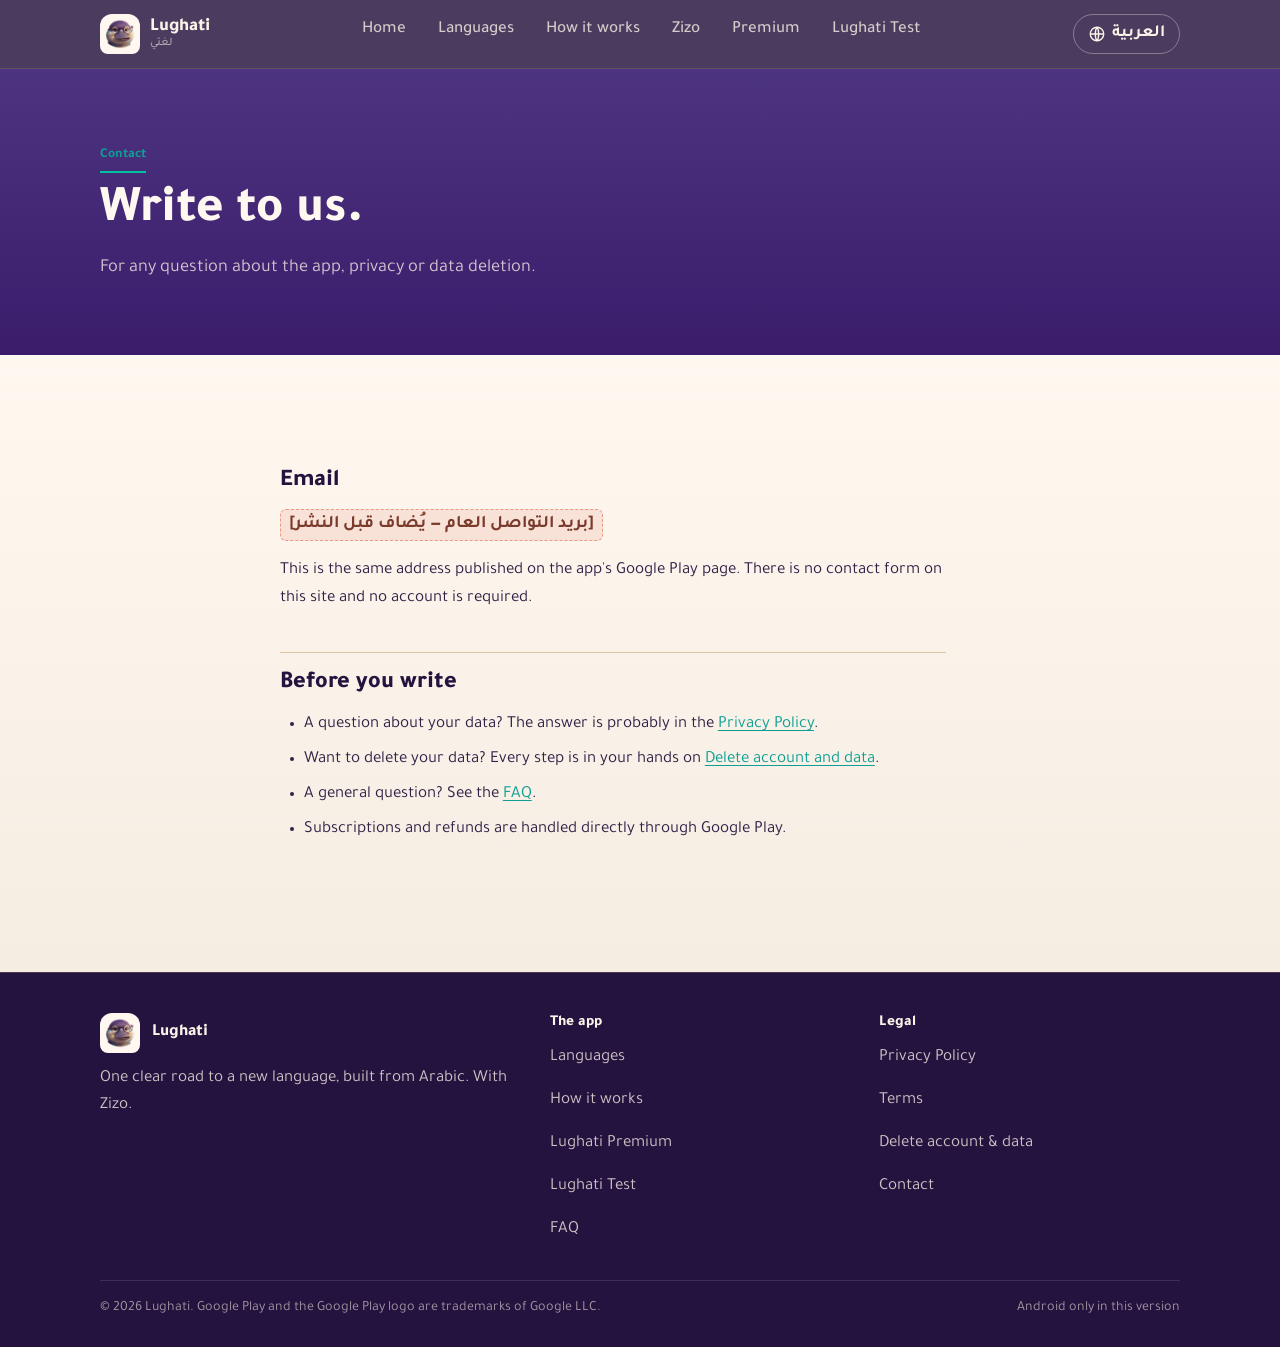
==== contact.html @ afdfd9a2 "Lughati website: static bilingual site for GitHub Pages Home, privacy policy, delete-account, langua" ====
<!DOCTYPE html>
<html lang="ar" dir="rtl" data-lang="ar" class="no-js">
<head>
<meta charset="utf-8">
<meta name="viewport" content="width=device-width, initial-scale=1">
<title data-ar="التواصل — لغتي" data-en="Contact — Lughati">التواصل — لغتي</title>
<meta name="description" data-ar="تواصل مع فريق لغتي لأي سؤال عن التطبيق أو الخصوصية أو حذف البيانات." data-en="Contact Lughati for any question about the app, privacy or data deletion." content="تواصل مع فريق لغتي لأي سؤال عن التطبيق أو الخصوصية أو حذف البيانات.">
<meta property="og:type" content="website">
<meta property="og:title" content="التواصل · Contact — Lughati">
<meta property="og:description" content="Write to us.">
<meta property="og:image" content="assets/images/og-feature-1024x500.png">
<meta property="og:image:width" content="1024">
<meta property="og:image:height" content="500">
<meta name="twitter:card" content="summary_large_image">
<meta name="theme-color" content="#3A1C6B">
<link rel="icon" type="image/png" sizes="32x32" href="assets/images/icon-32.png">
<link rel="icon" type="image/png" sizes="192x192" href="assets/images/icon-192.png">
<link rel="apple-touch-icon" href="assets/images/icon-180.png">
<link rel="preconnect" href="https://fonts.googleapis.com">
<link rel="preconnect" href="https://fonts.gstatic.com" crossorigin>
<link href="https://fonts.googleapis.com/css2?family=Tajawal:wght@400;500;700;800&display=swap" rel="stylesheet">
<link rel="stylesheet" href="assets/css/lughati.css">
<script src="assets/js/site-config.js"></script>
</head>
<body>
<a class="skip-link" href="#main"><span data-lang="ar">تخطَّ إلى المحتوى</span><span data-lang="en">Skip to content</span></a>

<header class="site-header">
  <div class="container nav">
    <a class="brand" href="index.html">
      <img src="assets/images/icon-192.png" alt="" width="40" height="40">
      <span class="brand-word">
        <span data-lang="ar">لغتي</span><span data-lang="en">Lughati</span>
        <small data-lang="ar" lang="en">Lughati</small><small data-lang="en" lang="ar">لغتي</small>
      </span>
    </a>
    <nav aria-label="Main">
      <ul class="nav-links">
        <li><a href="index.html"><span data-lang="ar">الرئيسية</span><span data-lang="en">Home</span></a></li>
        <li><a href="languages.html"><span data-lang="ar">اللغات</span><span data-lang="en">Languages</span></a></li>
        <li><a href="how-it-works.html"><span data-lang="ar">كيف يعمل</span><span data-lang="en">How it works</span></a></li>
        <li><a href="zizo.html"><span data-lang="ar">زيزو</span><span data-lang="en">Zizo</span></a></li>
        <li><a href="premium.html"><span data-lang="ar">بريميوم</span><span data-lang="en">Premium</span></a></li>
        <li><a href="test.html"><span data-lang="ar">لغتي Test</span><span data-lang="en">Lughati Test</span></a></li>
      </ul>
    </nav>
    <div class="nav-tools">
      <button type="button" class="lang-switch" data-lang-switch aria-label="Switch to English" lang="en">
        <svg viewBox="0 0 24 24" aria-hidden="true"><circle cx="12" cy="12" r="9"/><path d="M3 12h18M12 3c3 3.5 3 14.5 0 18M12 3c-3 3.5-3 14.5 0 18"/></svg>
        <span data-lang-label>English</span>
      </button>
      <button type="button" class="nav-toggle" aria-expanded="false" aria-controls="nav-drawer" aria-label="Menu">
        <svg class="icon-menu" viewBox="0 0 24 24" aria-hidden="true"><path d="M4 7h16M4 12h16M4 17h16"/></svg>
        <svg class="icon-close" viewBox="0 0 24 24" aria-hidden="true"><path d="M6 6l12 12M18 6L6 18"/></svg>
      </button>
    </div>
  </div>
  <div id="nav-drawer" class="nav-drawer container">
    <ul>
      <li><a href="index.html"><span data-lang="ar">الرئيسية</span><span data-lang="en">Home</span></a></li>
      <li><a href="languages.html"><span data-lang="ar">اللغات</span><span data-lang="en">Languages</span></a></li>
      <li><a href="how-it-works.html"><span data-lang="ar">كيف يعمل</span><span data-lang="en">How it works</span></a></li>
      <li><a href="zizo.html"><span data-lang="ar">زيزو</span><span data-lang="en">Zizo</span></a></li>
      <li><a href="premium.html"><span data-lang="ar">بريميوم</span><span data-lang="en">Premium</span></a></li>
      <li><a href="test.html"><span data-lang="ar">لغتي Test</span><span data-lang="en">Lughati Test</span></a></li>
    </ul>
  </div>
</header>

<main id="main">

<section class="doc-hero">
  <div class="container">
    <span class="eyebrow"><span data-lang="ar">التواصل</span><span data-lang="en">Contact</span></span>
    <h1><span data-lang="ar">راسلنا.</span><span data-lang="en">Write to us.</span></h1>
    <p class="lede"><span data-lang="ar">لأي سؤال عن التطبيق أو الخصوصية أو حذف البيانات.</span><span data-lang="en">For any question about the app, privacy or data deletion.</span></p>
  </div>
</section>

<section class="section section--cream">
  <div class="container container--narrow">
    <div class="doc-body reveal">
      <h2><span data-lang="ar">البريد الإلكتروني</span><span data-lang="en">Email</span></h2>
      <p style="font-size:1.2rem"><span class="todo" data-contact-email>[بريد التواصل العام — يُضاف قبل النشر]</span></p>
      <p><span data-lang="ar">هذا هو البريد نفسه المنشور في صفحة التطبيق على Google Play. لا يوجد نموذج تواصل على هذا الموقع ولا حساب مطلوب.</span><span data-lang="en">This is the same address published on the app's Google Play page. There is no contact form on this site and no account is required.</span></p>
      <h2><span data-lang="ar">قبل أن تراسلنا</span><span data-lang="en">Before you write</span></h2>
      <ul>
        <li><span data-lang="ar">سؤال عن بياناتك؟ الإجابة غالبًا في <a href="privacy-policy.html">سياسة الخصوصية</a>.</span><span data-lang="en">A question about your data? The answer is probably in the <a href="privacy-policy.html">Privacy Policy</a>.</span></li>
        <li><span data-lang="ar">تريد حذف بياناتك؟ الخطوات كلها بيدك في <a href="delete-account.html">حذف الحساب والبيانات</a>.</span><span data-lang="en">Want to delete your data? Every step is in your hands on <a href="delete-account.html">Delete account and data</a>.</span></li>
        <li><span data-lang="ar">سؤال عام؟ راجع <a href="faq.html">الأسئلة الشائعة</a>.</span><span data-lang="en">A general question? See the <a href="faq.html">FAQ</a>.</span></li>
        <li><span data-lang="ar">الاشتراكات والاسترداد تُدار من Google Play مباشرة.</span><span data-lang="en">Subscriptions and refunds are handled directly through Google Play.</span></li>
      </ul>
    </div>
  </div>
</section>
</main>

<footer class="site-footer">
  <div class="container">
    <div class="footer-grid">
      <div>
        <div class="footer-brand"><img src="assets/images/icon-192.png" alt="" width="40" height="40"><span><span data-lang="ar">لغتي</span><span data-lang="en">Lughati</span></span></div>
        <p data-lang="ar">طريق واحد واضح لتعلّم لغة جديدة من العربية. وزيزو معك.</p>
        <p data-lang="en">One clear road to a new language, built from Arabic. With Zizo.</p>
      </div>
      <div>
        <h4><span data-lang="ar">التطبيق</span><span data-lang="en">The app</span></h4>
        <ul>
          <li><a href="languages.html"><span data-lang="ar">اللغات</span><span data-lang="en">Languages</span></a></li>
          <li><a href="how-it-works.html"><span data-lang="ar">كيف يعمل</span><span data-lang="en">How it works</span></a></li>
          <li><a href="premium.html"><span data-lang="ar">لغتي بريميوم</span><span data-lang="en">Lughati Premium</span></a></li>
          <li><a href="test.html"><span data-lang="ar">لغتي Test</span><span data-lang="en">Lughati Test</span></a></li>
          <li><a href="faq.html"><span data-lang="ar">الأسئلة الشائعة</span><span data-lang="en">FAQ</span></a></li>
        </ul>
      </div>
      <div>
        <h4><span data-lang="ar">قانوني</span><span data-lang="en">Legal</span></h4>
        <ul>
          <li><a href="privacy-policy.html"><span data-lang="ar">سياسة الخصوصية</span><span data-lang="en">Privacy Policy</span></a></li>
          <li><a href="terms.html"><span data-lang="ar">الشروط</span><span data-lang="en">Terms</span></a></li>
          <li><a href="delete-account.html"><span data-lang="ar">حذف الحساب والبيانات</span><span data-lang="en">Delete account &amp; data</span></a></li>
          <li><a href="contact.html" aria-current="page"><span data-lang="ar">التواصل</span><span data-lang="en">Contact</span></a></li>
        </ul>
      </div>
    </div>
    <div class="footer-bottom">
      <span data-lang="ar">© 2026 لغتي. Google Play وشعاره علامتان تجاريتان لشركة Google LLC.</span>
      <span data-lang="en">© 2026 Lughati. Google Play and the Google Play logo are trademarks of Google LLC.</span>
      <span><span data-lang="ar">Android فقط في هذا الإصدار</span><span data-lang="en">Android only in this version</span></span>
    </div>
  </div>
</footer>

<script src="assets/js/lughati.js"></script>
</body>
</html>
---- assets/css/lughati.css ----
/* ============================================================
   Lughati — official website stylesheet
   Source of truth for tokens: app/src/main/java/.../ui/theme/Palette.kt
   and marketing/brand/BRAND_GUIDE.md. No colours outside the palette.
   ============================================================ */

/* ---------- Tokens ---------- */
:root {
  --royal: #3A1C6B;        /* dominant */
  --royal-deep: #24123F;
  --sky: #4D3480;
  --floor: #351D5C;
  --scene-near: #4C3B7C;
  --lavender-glow: rgba(201, 176, 245, .30);

  --turquoise: #00C2A3;    /* secondary: interaction */
  --turquoise-light: #6FDDD2;
  --turquoise-ink: #0E9F94; /* turquoise readable on cream */

  --gold: #C8A06D;         /* accent: rationed */
  --seal: #EFC468;         /* earned light */
  --hairline-gold: rgba(200, 160, 109, .55);

  --cream: #FFF8F0;        /* contrast */
  --cream-deep: #F5EDE2;
  --on-scene: #FBF4E8;
  --cream-muted: rgba(251, 244, 232, .78);
  --cream-faint: rgba(251, 244, 232, .58);

  --ember: #E8907B;        /* attention only — never red */

  --ink: #24123F;          /* text on cream */
  --ink-soft: #4C3B7C;
  --ink-muted: #6E5A98;

  --shadow-soft: 0 18px 40px rgba(15, 11, 22, .28);
  --shadow-zizo: drop-shadow(0 18px 26px rgba(15, 11, 22, .45));

  /* Arch: rounder above than below — the shape signature */
  --arch-lg: 28px 28px 16px 16px;
  --arch-md: 20px 20px 12px 12px;
  --arch-sm: 12px 12px 8px 8px;
  --pill: 999px;

  --font: 'Tajawal', 'Segoe UI', Tahoma, system-ui, sans-serif;

  --space-1: 4px; --space-2: 8px; --space-3: 12px; --space-4: 16px;
  --space-5: 20px; --space-6: 28px; --space-7: 40px; --space-8: 64px; --space-9: 96px;
  --gutter: 20px;
  --container: 1120px;
  --narrow: 760px;

  --ease-enter: cubic-bezier(.16, 1, .3, 1);
  --ease-exit: cubic-bezier(.7, 0, .84, 0);
  --t-quick: 180ms; --t-standard: 260ms; --t-entrance: 420ms;
}

/* ---------- Reset & base ---------- */
*, *::before, *::after { box-sizing: border-box; }
html { -webkit-text-size-adjust: 100%; scroll-behavior: smooth; }
body {
  margin: 0;
  font-family: var(--font);
  font-size: 17px;
  line-height: 1.6;
  color: var(--ink);
  background: var(--cream);
  letter-spacing: 0;
  overflow-x: hidden;
}
img, svg { display: block; max-width: 100%; height: auto; }
a { color: inherit; text-decoration: none; }
a:hover { text-decoration: none; }
button { font: inherit; cursor: pointer; }
h1, h2, h3, h4 { line-height: 1.25; margin: 0 0 var(--space-3); font-weight: 800; }
h1 { font-size: clamp(2rem, 5vw, 3.25rem); }
h2 { font-size: clamp(1.6rem, 3.6vw, 2.4rem); }
h3 { font-size: 1.25rem; font-weight: 700; }
p { margin: 0 0 var(--space-4); }
p:last-child { margin-bottom: 0; }
ul, ol { padding-inline-start: 1.4em; margin: 0 0 var(--space-4); }
li { margin-bottom: var(--space-2); }
strong { font-weight: 700; }
hr { border: 0; height: 1px; background: var(--hairline-gold); margin: var(--space-7) 0; }

:focus-visible {
  outline: 3px solid var(--turquoise);
  outline-offset: 3px;
  border-radius: 6px;
}
.sr-only {
  position: absolute; width: 1px; height: 1px; padding: 0; margin: -1px;
  overflow: hidden; clip: rect(0 0 0 0); white-space: nowrap; border: 0;
}
.skip-link {
  position: absolute; inset-inline-start: var(--space-4); top: -60px;
  background: var(--cream); color: var(--royal); padding: 10px 16px;
  border-radius: var(--pill); z-index: 100; font-weight: 700;
  transition: top var(--t-quick) var(--ease-enter);
}
.skip-link:focus { top: var(--space-4); }

/* ---------- Language switching ----------
   Blocks carry data-lang. The html element carries the active language.
   Everything works without JavaScript: the markup defaults to Arabic.  */
html[data-lang="ar"] [data-lang="en"] { display: none !important; }
html[data-lang="en"] [data-lang="ar"] { display: none !important; }
[dir="ltr"] { text-align: start; }

/* ---------- Layout ---------- */
.container { width: 100%; max-width: var(--container); margin-inline: auto; padding-inline: var(--gutter); }
.container--narrow { max-width: var(--narrow); }
.section { padding-block: clamp(56px, 9vw, 112px); position: relative; }
.section--tight { padding-block: clamp(40px, 6vw, 72px); }
.section--night { background: linear-gradient(180deg, var(--sky) 0%, var(--royal) 58%, var(--floor) 100%); color: var(--on-scene); }
.section--royal { background: var(--royal); color: var(--on-scene); }
.section--cream { background: linear-gradient(180deg, var(--cream) 0%, var(--cream-deep) 100%); color: var(--ink); }
.section--deep { background: var(--royal-deep); color: var(--on-scene); }

.eyebrow {
  display: inline-block; font-weight: 700; font-size: .85rem; letter-spacing: 0;
  color: var(--turquoise-ink); margin-bottom: var(--space-2);
  padding-bottom: 4px; border-bottom: 2px solid var(--turquoise);
}
.section--night .eyebrow, .section--royal .eyebrow, .section--deep .eyebrow { color: var(--turquoise-light); border-color: var(--turquoise); }
.lede { font-size: 1.15rem; color: var(--ink-soft); max-width: 60ch; }
.section--night .lede, .section--royal .lede, .section--deep .lede { color: var(--cream-muted); }
.section-head { max-width: 640px; margin-bottom: clamp(28px, 5vw, 48px); }
.section-head.center { margin-inline: auto; text-align: center; }
.section-head.center .lede { margin-inline: auto; }

.grid { display: grid; gap: var(--space-5); }
.grid--2 { grid-template-columns: 1fr; }
.grid--3 { grid-template-columns: 1fr; }
.grid--4 { grid-template-columns: repeat(2, 1fr); }
@media (min-width: 640px) {
  .grid--2 { grid-template-columns: repeat(2, 1fr); }
  .grid--3 { grid-template-columns: repeat(2, 1fr); }
}
@media (min-width: 960px) {
  .grid--3 { grid-template-columns: repeat(3, 1fr); }
  .grid--4 { grid-template-columns: repeat(4, 1fr); }
}
.split { display: grid; gap: var(--space-7); align-items: center; }
@media (min-width: 880px) {
  .split { grid-template-columns: 1.1fr .9fr; }
  .split--reverse > :first-child { order: 2; }
}

/* ---------- Panels (the one way to make a card) ---------- */
.panel {
  border-radius: var(--arch-lg);
  padding: var(--space-6);
  background: rgba(255, 248, 240, .07);
  border: 1px solid rgba(251, 244, 232, .14);
  transition: transform var(--t-standard) var(--ease-enter), border-color var(--t-standard), background var(--t-standard);
}
.panel:hover { transform: translateY(-3px); border-color: rgba(111, 221, 210, .45); }
.section--cream .panel {
  background: rgba(255, 255, 255, .55);
  border: 1px solid var(--hairline-gold);
}
.section--cream .panel:hover { border-color: var(--turquoise); background: rgba(255,255,255,.8); }
.panel h3 { margin-top: var(--space-2); }
.panel--feature {
  background: linear-gradient(180deg, var(--royal) 0%, var(--royal-deep) 100%);
  color: var(--on-scene);
  border: 1px solid var(--hairline-gold);
}
.panel--feature:hover { border-color: var(--seal); }
.panel-icon {
  width: 48px; height: 48px; border-radius: 14px 14px 9px 9px;
  display: grid; place-items: center;
  background: rgba(0, 194, 163, .14); color: var(--turquoise);
  margin-bottom: var(--space-3);
}
.section--cream .panel-icon { background: rgba(0, 194, 163, .12); color: var(--turquoise-ink); }
.panel-icon svg { width: 24px; height: 24px; stroke: currentColor; fill: none; stroke-width: 1.8; stroke-linecap: round; stroke-linejoin: round; }

/* ---------- Buttons ---------- */
.btn {
  display: inline-flex; align-items: center; justify-content: center; gap: 10px;
  min-height: 56px; padding: 0 28px; border-radius: var(--pill);
  font-weight: 700; font-size: 1.05rem; border: 1px solid transparent;
  transition: transform var(--t-quick) var(--ease-enter), background var(--t-standard), box-shadow var(--t-standard), border-color var(--t-standard);
  white-space: nowrap;
}
.btn:active { transform: scale(.98); }
.btn svg { width: 22px; height: 22px; }
/* Primary on the night: the one filled surface — cream pill, violet ink, gold hairline */
.btn--primary { background: var(--cream); color: var(--royal); border-color: var(--hairline-gold); box-shadow: 0 10px 30px rgba(15, 11, 22, .25); }
.btn--primary:hover { background: #fff; transform: translateY(-2px); box-shadow: 0 16px 36px rgba(15, 11, 22, .32); }
/* Secondary on the night: cream wash */
.btn--secondary { background: rgba(255, 248, 240, .08); color: var(--on-scene); border-color: rgba(251, 244, 232, .35); min-height: 48px; }
.btn--secondary:hover { background: rgba(255, 248, 240, .16); border-color: var(--turquoise-light); }
/* On cream: royal fill and royal outline */
.btn--royal { background: var(--royal); color: var(--cream); border-color: var(--royal-deep); }
.btn--royal:hover { background: var(--royal-deep); transform: translateY(-2px); box-shadow: 0 12px 28px rgba(58, 28, 107, .28); }
.btn--outline { background: transparent; color: var(--royal); border-color: var(--royal); min-height: 48px; }
.btn--outline:hover { background: rgba(58, 28, 107, .06); }
/* A store button whose URL is not set yet: visibly pending, not a link */
.btn--pending { cursor: default; opacity: .92; }
.btn--pending:hover { transform: none; }
.btn--pending .pending-dot {
  width: 8px; height: 8px; border-radius: 50%; background: var(--seal);
  box-shadow: 0 0 0 4px rgba(239, 196, 104, .25);
}
.cta-row { display: flex; flex-wrap: wrap; gap: var(--space-3); align-items: center; }
.cta-note { font-size: .9rem; color: var(--cream-faint); margin-top: var(--space-3); }

/* ---------- Header / navigation ---------- */
.site-header {
  position: sticky; top: 0; z-index: 50;
  background: rgba(36, 18, 63, .82);
  -webkit-backdrop-filter: blur(14px); backdrop-filter: blur(14px);
  border-bottom: 1px solid rgba(200, 160, 109, .22);
  color: var(--on-scene);
}
.nav { display: flex; align-items: center; justify-content: space-between; gap: var(--space-4); min-height: 68px; }
.brand { display: inline-flex; align-items: center; gap: 10px; font-weight: 800; font-size: 1.15rem; color: var(--on-scene); }
.brand img { width: 40px; height: 40px; border-radius: 12px 12px 8px 8px; }
.brand-word { display: inline-flex; flex-direction: column; line-height: 1.05; }
.brand-word small { font-weight: 500; font-size: .72rem; color: var(--cream-faint); }
.nav-links { display: none; align-items: center; gap: 4px; list-style: none; margin: 0; padding: 0; }
.nav-links a {
  display: inline-block; padding: 10px 14px; border-radius: var(--pill);
  font-weight: 500; color: var(--cream-muted);
  transition: color var(--t-quick), background var(--t-quick);
}
.nav-links a:hover, .nav-links a[aria-current="page"] { color: var(--on-scene); background: rgba(255, 248, 240, .08); }
.nav-links a[aria-current="page"] { box-shadow: inset 0 -2px 0 var(--turquoise); border-radius: 12px 12px 4px 4px; }
.nav-tools { display: flex; align-items: center; gap: var(--space-2); }
.lang-switch {
  display: inline-flex; align-items: center; gap: 6px;
  min-height: 40px; padding: 0 14px; border-radius: var(--pill);
  border: 1px solid rgba(251, 244, 232, .35); background: transparent; color: var(--on-scene);
  font-weight: 700; transition: border-color var(--t-quick), background var(--t-quick);
}
.lang-switch:hover { border-color: var(--turquoise-light); background: rgba(255, 248, 240, .08); }
.lang-switch svg { width: 18px; height: 18px; stroke: currentColor; fill: none; stroke-width: 1.8; }
.nav-toggle {
  display: inline-grid; place-items: center; width: 44px; height: 44px;
  border-radius: 12px; border: 1px solid rgba(251, 244, 232, .3); background: transparent; color: var(--on-scene);
}
.nav-toggle svg { width: 22px; height: 22px; stroke: currentColor; fill: none; stroke-width: 2; stroke-linecap: round; }
.nav-toggle .icon-close { display: none; }
.nav-toggle[aria-expanded="true"] .icon-menu { display: none; }
.nav-toggle[aria-expanded="true"] .icon-close { display: block; }
@media (min-width: 900px) {
  .nav-links { display: flex; }
  .nav-toggle { display: none; }
}
/* Mobile drawer */
.nav-drawer {
  display: none; padding: var(--space-2) 0 var(--space-4);
  border-top: 1px solid rgba(200, 160, 109, .2);
}
.nav-drawer.is-open { display: block; }
.nav-drawer ul { list-style: none; margin: 0; padding: 0; display: grid; gap: 2px; }
.nav-drawer a { display: block; padding: 12px 10px; border-radius: 12px; font-weight: 500; color: var(--cream-muted); }
.nav-drawer a:hover, .nav-drawer a[aria-current="page"] { color: var(--on-scene); background: rgba(255,248,240,.08); }
@media (min-width: 900px) { .nav-drawer { display: none !important; } }

/* ---------- Hero ---------- */
.hero {
  position: relative; overflow: hidden;
  background: linear-gradient(180deg, var(--sky) 0%, var(--royal) 58%, var(--floor) 100%);
  color: var(--on-scene);
  padding-block: clamp(48px, 8vw, 96px) 0;
}
.hero::before {
  content: ""; position: absolute; inset-inline-end: -180px; top: -260px;
  width: 720px; height: 720px; border-radius: 50%; pointer-events: none;
  background: radial-gradient(circle, var(--lavender-glow) 0%, rgba(201,176,245,0) 62%);
}
.hero-inner { display: grid; gap: var(--space-6); align-items: end; position: relative; }
@media (min-width: 880px) { .hero-inner { grid-template-columns: 1.15fr .85fr; } }
.hero-copy { padding-bottom: clamp(40px, 6vw, 80px); position: relative; z-index: 2; }
.hero-logo {
  width: min(180px, 44vw); margin-bottom: var(--space-4);
  padding: 14px 18px 4px; border-radius: 26px 26px 14px 14px;
  background: var(--cream); box-shadow: 0 24px 60px rgba(15,11,22,.35), inset 0 0 0 2px var(--hairline-gold);
}
.hero-logo img { width: 100%; height: auto; }
.hero h1 { color: var(--cream); max-width: 14ch; text-wrap: balance; }
.hero h1 em { font-style: normal; color: var(--turquoise-light); }
.hero .lede { color: var(--cream-muted); font-size: 1.2rem; }
.hero-stage { position: relative; min-height: 360px; display: flex; align-items: flex-end; justify-content: center; }
.hero-zizo {
  position: relative; z-index: 2; width: min(300px, 62vw); height: auto;
  filter: var(--shadow-zizo);
  animation: zizo-breathe 3.6s ease-in-out infinite;
  transform-origin: 50% 100%;
}
.hero-ground {
  position: absolute; bottom: 4px; left: 50%; transform: translateX(-50%);
  width: 62%; height: 46px; border-radius: 50%;
  background: radial-gradient(ellipse, rgba(15,11,22,.45) 0%, rgba(15,11,22,0) 70%);
}
.hero-light {
  position: absolute; bottom: 0; left: 50%; transform: translateX(-50%);
  width: 90%; height: 140px; border-radius: 50%; pointer-events: none;
  background: radial-gradient(ellipse at 50% 100%, rgba(111,221,210,.32) 0%, rgba(111,221,210,0) 70%);
}
.hero-road { position: absolute; inset: 0; width: 100%; height: 100%; pointer-events: none; z-index: 0; }
@keyframes zizo-breathe { 0%, 100% { transform: translateY(0) scale(1); } 50% { transform: translateY(-4px) scale(1.012); } }

/* ---------- Journey road ---------- */
.journey { position: relative; }
.journey-road { width: 100%; height: auto; }
.milestones { display: grid; gap: var(--space-4); grid-template-columns: repeat(2, 1fr); margin-top: var(--space-6); }
@media (min-width: 720px) { .milestones { grid-template-columns: repeat(6, 1fr); } }
.milestone {
  text-align: center; padding: var(--space-4) var(--space-2);
  border-radius: var(--arch-md); background: rgba(255,248,240,.06); border: 1px solid rgba(251,244,232,.12);
}
.milestone .lvl { display: block; font-weight: 800; font-size: 1.4rem; color: var(--turquoise-light); }
.milestone .lbl { display: block; font-size: .9rem; color: var(--cream-muted); }
.milestone--lit { border-color: var(--hairline-gold); background: rgba(239,196,104,.08); }
.milestone--lit .lvl { color: var(--seal); }

/* ---------- Steps (how it works) ---------- */
.steps { list-style: none; margin: 0; padding: 0; display: grid; gap: var(--space-4); counter-reset: step; }
@media (min-width: 720px) { .steps { grid-template-columns: repeat(2, 1fr); } }
@media (min-width: 1040px) { .steps { grid-template-columns: repeat(5, 1fr); } }
.step { position: relative; padding: var(--space-5); border-radius: var(--arch-md); background: rgba(255,255,255,.55); border: 1px solid var(--hairline-gold); }
.step::before {
  counter-increment: step; content: counter(step);
  display: inline-grid; place-items: center; width: 36px; height: 36px; border-radius: 50%;
  background: var(--royal); color: var(--cream); font-weight: 800; margin-bottom: var(--space-3);
}
.step h3 { font-size: 1.1rem; }
.step p { font-size: .95rem; color: var(--ink-soft); }

/* ---------- Language chips ---------- */
.lang-grid { display: grid; gap: var(--space-3); grid-template-columns: repeat(2, 1fr); }
@media (min-width: 640px) { .lang-grid { grid-template-columns: repeat(4, 1fr); } }
.lang-chip {
  padding: var(--space-4); border-radius: var(--arch-md);
  background: rgba(255,248,240,.06); border: 1px solid rgba(251,244,232,.14);
  display: grid; gap: 4px; transition: border-color var(--t-standard), transform var(--t-standard) var(--ease-enter);
}
.lang-chip:hover { border-color: var(--turquoise-light); transform: translateY(-2px); }
.lang-chip .native { font-size: 1.4rem; font-weight: 700; color: var(--cream); line-height: 1.3; }
.lang-chip .name { font-size: .95rem; color: var(--cream-muted); }
.lang-chip .level { font-size: .8rem; color: var(--turquoise-light); font-weight: 700; }
.lang-from { margin-top: var(--space-5); padding: var(--space-4) var(--space-5); border-radius: var(--arch-md); border: 1px dashed rgba(200,160,109,.5); color: var(--cream-muted); }

/* ---------- Zizo showcase ---------- */
.zizo-stage { position: relative; display: flex; justify-content: center; align-items: flex-end; min-height: 320px; }
.zizo-stage img { width: min(260px, 60vw); filter: var(--shadow-zizo); position: relative; z-index: 1; }
.zizo-stage::after {
  content: ""; position: absolute; bottom: 0; left: 50%; transform: translateX(-50%);
  width: 70%; height: 120px; border-radius: 50%;
  background: radial-gradient(ellipse at 50% 100%, rgba(111,221,210,.28) 0%, rgba(111,221,210,0) 70%);
}
.zizo-stage--gold::after { background: radial-gradient(ellipse at 50% 100%, rgba(239,196,104,.32) 0%, rgba(239,196,104,0) 70%); }
.zizo-stage--cream img { filter: drop-shadow(0 18px 26px rgba(58,28,107,.28)); }
.zizo-stage--cream::after { background: radial-gradient(ellipse at 50% 100%, rgba(0,194,163,.18) 0%, rgba(0,194,163,0) 70%); }
.expr-grid { display: grid; gap: var(--space-4); grid-template-columns: repeat(2, 1fr); }
@media (min-width: 720px) { .expr-grid { grid-template-columns: repeat(4, 1fr); } }
.expr { text-align: center; padding: var(--space-4); border-radius: var(--arch-md); background: rgba(255,248,240,.06); border: 1px solid rgba(251,244,232,.12); }
.expr img { width: 120px; margin-inline: auto; filter: var(--shadow-zizo); }
.expr span { display: block; margin-top: var(--space-3); color: var(--cream-muted); font-size: .95rem; }

/* ---------- Feature lists ---------- */
.checks { list-style: none; padding: 0; margin: 0; display: grid; gap: var(--space-3); }
.checks li { position: relative; padding-inline-start: 34px; }
.checks li::before {
  content: ""; position: absolute; inset-inline-start: 0; top: 3px; width: 22px; height: 22px; border-radius: 50%;
  background: rgba(0,194,163,.16);
  background-image: url("data:image/svg+xml,%3Csvg xmlns='http://www.w3.org/2000/svg' viewBox='0 0 24 24' fill='none' stroke='%2300C2A3' stroke-width='2.4' stroke-linecap='round' stroke-linejoin='round'%3E%3Cpath d='M6 12.5l4 4 8-9'/%3E%3C/svg%3E");
  background-size: 14px; background-position: center; background-repeat: no-repeat;
}
.checks--gold li::before {
  background: rgba(239,196,104,.16);
  background-image: url("data:image/svg+xml,%3Csvg xmlns='http://www.w3.org/2000/svg' viewBox='0 0 24 24' fill='none' stroke='%23EFC468' stroke-width='2.4' stroke-linecap='round' stroke-linejoin='round'%3E%3Cpath d='M6 12.5l4 4 8-9'/%3E%3C/svg%3E");
  background-size: 14px; background-position: center; background-repeat: no-repeat;
}
.note {
  padding: var(--space-4) var(--space-5); border-radius: var(--arch-md);
  border: 1px solid var(--hairline-gold); background: rgba(239,196,104,.08); font-size: .98rem;
}
.note--ember { border-color: rgba(232,144,123,.6); background: rgba(232,144,123,.10); }

/* ---------- Final CTA band ---------- */
.cta-band { position: relative; overflow: hidden; }
.cta-band .split { align-items: end; }
.cta-band .zizo-stage { min-height: 280px; }
.cta-band .zizo-stage img { width: min(240px, 56vw); }

/* ---------- Footer ---------- */
.site-footer { background: var(--royal-deep); color: var(--cream-muted); padding-block: var(--space-7) var(--space-6); border-top: 1px solid rgba(200,160,109,.25); }
.footer-grid { display: grid; gap: var(--space-6); }
@media (min-width: 760px) { .footer-grid { grid-template-columns: 1.4fr 1fr 1fr; } }
.footer-brand { display: flex; gap: 12px; align-items: center; margin-bottom: var(--space-3); color: var(--on-scene); font-weight: 800; }
.footer-brand img { width: 40px; height: 40px; border-radius: 12px 12px 8px 8px; }
.site-footer h4 { color: var(--on-scene); font-size: .95rem; margin-bottom: var(--space-3); }
.site-footer ul { list-style: none; margin: 0; padding: 0; display: grid; gap: 8px; }
.site-footer a { color: var(--cream-muted); transition: color var(--t-quick); }
.site-footer a:hover { color: var(--turquoise-light); }
.footer-bottom { margin-top: var(--space-6); padding-top: var(--space-4); border-top: 1px solid rgba(251,244,232,.12); font-size: .88rem; color: var(--cream-faint); display: flex; flex-wrap: wrap; gap: var(--space-3); justify-content: space-between; }

/* ---------- Documents (privacy, terms, delete-account) ---------- */
.doc-hero { background: linear-gradient(180deg, var(--sky) 0%, var(--royal) 100%); color: var(--on-scene); padding-block: clamp(40px, 6vw, 72px); }
.doc-hero h1 { color: var(--cream); margin-bottom: var(--space-2); }
.doc-hero .lede { color: var(--cream-muted); }
.doc-meta { display: flex; flex-wrap: wrap; gap: var(--space-3) var(--space-5); color: var(--cream-muted); font-size: .95rem; }
.doc-meta > span { display: inline; }
.doc { padding-block: clamp(40px, 6vw, 72px); }
.doc-layout { display: grid; gap: var(--space-7); }
@media (min-width: 960px) { .doc-layout { grid-template-columns: 260px minmax(0, 1fr); align-items: start; } }
.doc-toc { position: sticky; top: 88px; padding: var(--space-5); border-radius: var(--arch-md); background: rgba(255,255,255,.55); border: 1px solid var(--hairline-gold); font-size: .93rem; }
.doc-toc h2 { font-size: 1rem; margin-bottom: var(--space-3); }
.doc-toc ol { margin: 0; padding-inline-start: 1.2em; display: grid; gap: 6px; }
.doc-toc a { color: var(--ink-soft); }
.doc-toc a:hover { color: var(--royal); text-decoration: underline; text-underline-offset: 3px; }
.doc-body { max-width: 74ch; }
.doc-body h2 { font-size: 1.5rem; margin-top: var(--space-7); padding-top: var(--space-4); border-top: 1px solid var(--hairline-gold); scroll-margin-top: 90px; }
.doc-body h2:first-of-type { margin-top: 0; border-top: 0; padding-top: 0; }
.doc-body h3 { font-size: 1.12rem; margin-top: var(--space-5); color: var(--royal); scroll-margin-top: 90px; }
.doc-body p, .doc-body li { color: #2E2247; }
.doc-body table { width: 100%; border-collapse: collapse; font-size: .95rem; margin-bottom: var(--space-4); }
.doc-body th, .doc-body td { text-align: start; padding: 10px 12px; border-bottom: 1px solid rgba(200,160,109,.35); vertical-align: top; }
.doc-body th { color: var(--royal); font-weight: 700; background: rgba(58,28,107,.05); }
.doc-body .table-wrap { overflow-x: auto; -webkit-overflow-scrolling: touch; }
.doc-body a { color: var(--turquoise-ink); text-decoration: underline; text-underline-offset: 3px; overflow-wrap: anywhere; }
.doc-body a:hover { color: var(--royal); }
.summary {
  padding: var(--space-5) var(--space-6); border-radius: var(--arch-lg);
  background: linear-gradient(180deg, var(--royal) 0%, var(--royal-deep) 100%);
  color: var(--on-scene); border: 1px solid var(--hairline-gold); margin-bottom: var(--space-6);
}
.summary h2 { border: 0 !important; margin: 0 0 var(--space-3) !important; padding: 0 !important; color: var(--cream); font-size: 1.2rem; }
.summary li, .summary p { color: var(--cream-muted); }
/* Something the owner must fill in before publishing. Deliberately loud. */
.todo {
  display: inline-block; padding: 1px 8px; border-radius: 6px;
  background: rgba(232,144,123,.18); color: #7A3A2C; border: 1px dashed rgba(232,144,123,.9);
  font-weight: 700; font-size: .92em;
}
.section--night .todo, .doc-hero .todo, .summary .todo { color: #FFD9CF; background: rgba(232,144,123,.22); }
.steps-doc { counter-reset: s; list-style: none; padding: 0; margin: 0 0 var(--space-5); display: grid; gap: var(--space-3); }
.steps-doc li { position: relative; padding: var(--space-4) var(--space-5); padding-inline-start: 64px; border-radius: var(--arch-md); background: rgba(255,255,255,.6); border: 1px solid var(--hairline-gold); }
.steps-doc li::before {
  counter-increment: s; content: counter(s);
  position: absolute; inset-inline-start: 18px; top: 18px;
  width: 30px; height: 30px; border-radius: 50%; display: grid; place-items: center;
  background: var(--royal); color: var(--cream); font-weight: 800; font-size: .95rem;
}
.status-pill { display: inline-flex; align-items: center; gap: 6px; padding: 2px 10px; border-radius: var(--pill); font-size: .82rem; font-weight: 700; }
.status-pill--ok { background: rgba(0,194,163,.14); color: var(--turquoise-ink); }
.status-pill--wait { background: rgba(232,144,123,.16); color: #7A3A2C; }

/* ---------- FAQ ---------- */
.faq details { border-radius: var(--arch-md); border: 1px solid var(--hairline-gold); background: rgba(255,255,255,.55); margin-bottom: var(--space-3); }
.faq summary { cursor: pointer; padding: var(--space-4) var(--space-5); font-weight: 700; list-style: none; display: flex; justify-content: space-between; align-items: center; gap: 12px; }
.faq summary::-webkit-details-marker { display: none; }
.faq summary::after { content: "+"; font-weight: 800; color: var(--turquoise-ink); font-size: 1.3rem; line-height: 1; transition: transform var(--t-quick); }
.faq details[open] summary::after { transform: rotate(45deg); }
.faq details > div { padding: 0 var(--space-5) var(--space-5); color: var(--ink-soft); }

/* ---------- Reveal on scroll (subtle entrance) ---------- */
.reveal { opacity: 0; transform: translateY(18px); transition: opacity var(--t-entrance) var(--ease-enter), transform var(--t-entrance) var(--ease-enter); }
.reveal.is-visible { opacity: 1; transform: none; }
.no-js .reveal { opacity: 1; transform: none; }

/* ---------- Reduced motion ---------- */
@media (prefers-reduced-motion: reduce) {
  html { scroll-behavior: auto; }
  *, *::before, *::after { animation-duration: .01ms !important; animation-iteration-count: 1 !important; transition-duration: .01ms !important; }
  .reveal { opacity: 1; transform: none; }
  .hero-zizo { animation: none; }
}

/* ---------- Print (documents) ---------- */
@media print {
  .site-header, .site-footer, .doc-toc, .skip-link, .nav-drawer { display: none !important; }
  body { background: #fff; color: #000; font-size: 12pt; }
  .doc-hero { background: none; color: #000; padding: 0 0 12pt; }
  .doc-hero h1 { color: #000; }
  .doc-meta { color: #333; }
  .summary { background: none; color: #000; border: 1px solid #999; }
  .summary h2, .summary li, .summary p { color: #000; }
  .doc-body a { color: #000; }
  .doc-body a[href^="http"]::after { content: " (" attr(href) ")"; font-size: .85em; }
  .doc-layout { grid-template-columns: 1fr; }
  .todo { border: 1px solid #000; background: none; color: #000; }
}

/* The road rises from under Zizo toward the copy: Zizo sits on the inline-end side, so mirror in LTR. */
[dir="ltr"] .hero-road { transform: scaleX(-1); }

/* Grid children must be allowed to shrink below their min-content (long words, nowrap buttons). */
.grid > *, .split > *, .hero-inner > *, .footer-grid > *, .doc-layout > * { min-width: 0; }
@media (max-width: 520px) {
  .cta-row .btn { white-space: normal; flex: 1 1 100%; text-align: center; }
}
/* Hero logo: a square cream card that crops the tall wordmark to its feather + calligraphy */
.hero-logo { width: min(200px, 48vw); height: min(200px, 48vw); padding: 0; display: flex; align-items: center; justify-content: center; overflow: hidden; }
.hero-logo img { width: auto; height: 100%; max-width: none; transform: scale(1.5); transform-origin: 50% 50%; }
@media print { .reveal { opacity: 1 !important; transform: none !important; } }
/* Single-column hero: the road would cut across Zizo, so it rests. */
@media (max-width: 879px) { .hero-road { display: none; } }
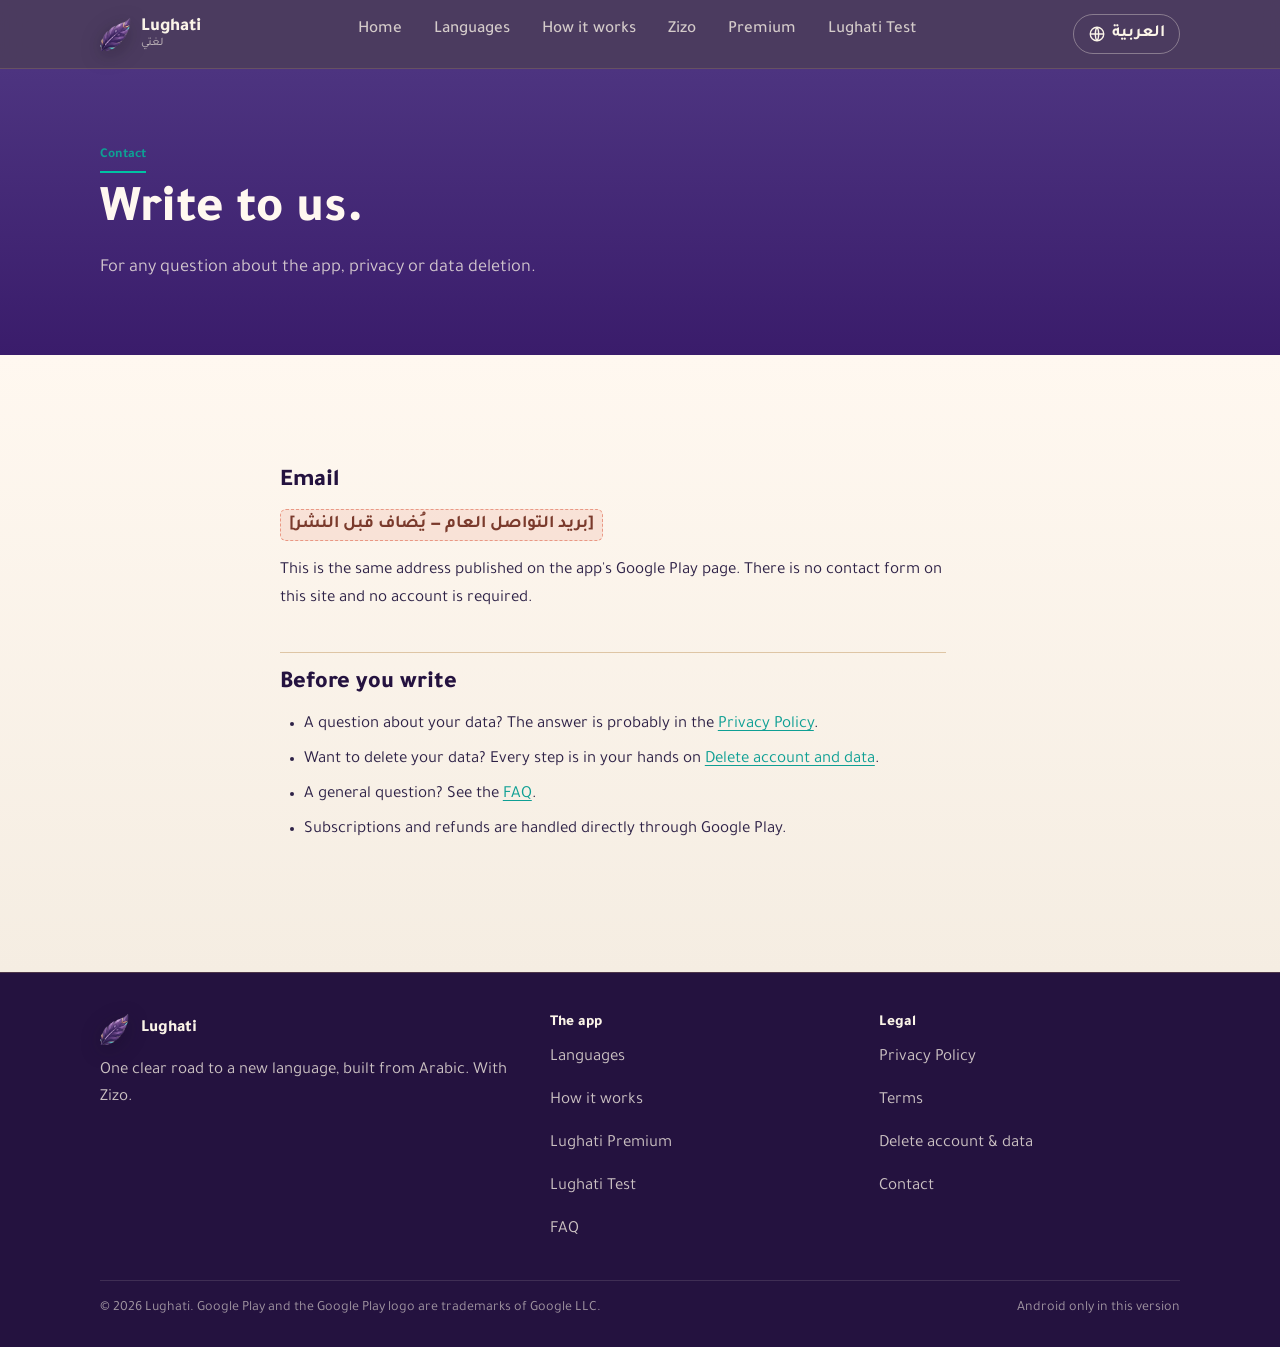
==== commit 9321aece: "Website: fix the invisible feature card, drop the plated brand icon, add quiet motion - .panel--feat" ====
--- a/contact.html
+++ b/contact.html
@@ -8,7 +8,7 @@
 <meta property="og:type" content="website">
 <meta property="og:title" content="التواصل · Contact — Lughati">
 <meta property="og:description" content="Write to us.">
-<meta property="og:image" content="assets/images/og-feature-1024x500.png">
+<meta property="og:image" content="https://lughati-web.github.io/lughati-website/assets/images/og-feature-1024x500.png">
 <meta property="og:image:width" content="1024">
 <meta property="og:image:height" content="500">
 <meta name="twitter:card" content="summary_large_image">
@@ -28,7 +28,7 @@
 <header class="site-header">
   <div class="container nav">
     <a class="brand" href="index.html">
-      <img src="assets/images/icon-192.png" alt="" width="40" height="40">
+      <img src="assets/images/mark-feather.png" alt="" width="176" height="193">
       <span class="brand-word">
         <span data-lang="ar">لغتي</span><span data-lang="en">Lughati</span>
         <small data-lang="ar" lang="en">Lughati</small><small data-lang="en" lang="ar">لغتي</small>
@@ -99,7 +99,7 @@
   <div class="container">
     <div class="footer-grid">
       <div>
-        <div class="footer-brand"><img src="assets/images/icon-192.png" alt="" width="40" height="40"><span><span data-lang="ar">لغتي</span><span data-lang="en">Lughati</span></span></div>
+        <div class="footer-brand"><img src="assets/images/mark-feather.png" alt="" width="176" height="193"><span><span data-lang="ar">لغتي</span><span data-lang="en">Lughati</span></span></div>
         <p data-lang="ar">طريق واحد واضح لتعلّم لغة جديدة من العربية. وزيزو معك.</p>
         <p data-lang="en">One clear road to a new language, built from Arabic. With Zizo.</p>
       </div>
--- a/assets/css/lughati.css
+++ b/assets/css/lughati.css
@@ -60,6 +60,11 @@
 html { -webkit-text-size-adjust: 100%; scroll-behavior: smooth; }
 body {
   margin: 0;
+  /* A short page (contact, FAQ) kept its footer mid-screen with the page's
+     background showing under it; the column pins it to the bottom. */
+  display: flex;
+  flex-direction: column;
+  min-height: 100vh;
   font-family: var(--font);
   font-size: 17px;
   line-height: 1.6;
@@ -162,12 +167,17 @@
 }
 .section--cream .panel:hover { border-color: var(--turquoise); background: rgba(255,255,255,.8); }
 .panel h3 { margin-top: var(--space-2); }
-.panel--feature {
+/* Doubled class so the feature surface still wins inside a cream section:
+   `.section--cream .panel` above is two classes, and a one-class rule lost to
+   it — which left cream text on a cream panel. */
+.panel.panel--feature {
   background: linear-gradient(180deg, var(--royal) 0%, var(--royal-deep) 100%);
   color: var(--on-scene);
   border: 1px solid var(--hairline-gold);
 }
-.panel--feature:hover { border-color: var(--seal); }
+.panel.panel--feature:hover { background: linear-gradient(180deg, var(--royal) 0%, var(--royal-deep) 100%); border-color: var(--seal); }
+.panel--feature .eyebrow { color: var(--turquoise-light); border-color: var(--turquoise); }
+.panel--feature h3, .panel--feature p, .panel--feature li { color: var(--on-scene); }
 .panel-icon {
   width: 48px; height: 48px; border-radius: 14px 14px 9px 9px;
   display: grid; place-items: center;
@@ -175,6 +185,8 @@
   margin-bottom: var(--space-3);
 }
 .section--cream .panel-icon { background: rgba(0, 194, 163, .12); color: var(--turquoise-ink); }
+/* …but the feature surface is the night even inside cream: the icon keeps the bright secondary. */
+.panel--feature .panel-icon { background: rgba(0, 194, 163, .14); color: var(--turquoise); }
 .panel-icon svg { width: 24px; height: 24px; stroke: currentColor; fill: none; stroke-width: 1.8; stroke-linecap: round; stroke-linejoin: round; }
 
 /* ---------- Buttons ---------- */
@@ -218,7 +230,10 @@
 }
 .nav { display: flex; align-items: center; justify-content: space-between; gap: var(--space-4); min-height: 68px; }
 .brand { display: inline-flex; align-items: center; gap: 10px; font-weight: 800; font-size: 1.15rem; color: var(--on-scene); }
-.brand img { width: 40px; height: 40px; border-radius: 12px 12px 8px 8px; }
+/* The mark is the logo's own feather, transparent: no plate, no square — it
+   sits on the night rather than on top of it. */
+.brand img { width: auto; height: 34px; filter: drop-shadow(0 4px 10px rgba(15, 11, 22, .35)); transition: transform var(--t-standard) var(--ease-enter); }
+.brand:hover img { transform: translateY(-1px) rotate(-3deg); }
 .brand-word { display: inline-flex; flex-direction: column; line-height: 1.05; }
 .brand-word small { font-weight: 500; font-size: .72rem; color: var(--cream-faint); }
 .nav-links { display: none; align-items: center; gap: 4px; list-style: none; margin: 0; padding: 0; }
@@ -394,7 +409,7 @@
 .footer-grid { display: grid; gap: var(--space-6); }
 @media (min-width: 760px) { .footer-grid { grid-template-columns: 1.4fr 1fr 1fr; } }
 .footer-brand { display: flex; gap: 12px; align-items: center; margin-bottom: var(--space-3); color: var(--on-scene); font-weight: 800; }
-.footer-brand img { width: 40px; height: 40px; border-radius: 12px 12px 8px 8px; }
+.footer-brand img { width: auto; height: 32px; filter: drop-shadow(0 4px 10px rgba(15, 11, 22, .35)); }
 .site-footer h4 { color: var(--on-scene); font-size: .95rem; margin-bottom: var(--space-3); }
 .site-footer ul { list-style: none; margin: 0; padding: 0; display: grid; gap: 8px; }
 .site-footer a { color: var(--cream-muted); transition: color var(--t-quick); }
@@ -502,3 +517,56 @@
 @media print { .reveal { opacity: 1 !important; transform: none !important; } }
 /* Single-column hero: the road would cut across Zizo, so it rests. */
 @media (max-width: 879px) { .hero-road { display: none; } }
+
+/* ---------- Page frame: the footer sits at the bottom of a short page ---------- */
+main { flex: 1 0 auto; }
+.site-footer { flex-shrink: 0; }
+
+/* ---------- Life, kept quiet ----------
+   Every movement below is short, small, and off under prefers-reduced-motion
+   (the block near the end of this file collapses them). Nothing loops in the
+   reader's eye-line while text is being read. */
+
+/* Cards in a row arrive one after another rather than all at once. */
+.grid .reveal:nth-child(2), .expr-grid .reveal:nth-child(2) { transition-delay: 70ms; }
+.grid .reveal:nth-child(3), .expr-grid .reveal:nth-child(3) { transition-delay: 140ms; }
+.grid .reveal:nth-child(4), .expr-grid .reveal:nth-child(4) { transition-delay: 210ms; }
+
+/* Zizo breathes wherever he stands, not only in the hero. */
+@keyframes zizo-float { 0%, 100% { transform: translateY(0); } 50% { transform: translateY(-6px); } }
+.zizo-stage img, .expr img { animation: zizo-float 6.4s ease-in-out infinite; }
+.expr:nth-child(2) img { animation-delay: .5s; }
+.expr:nth-child(3) img { animation-delay: 1s; }
+.expr:nth-child(4) img { animation-delay: 1.5s; }
+
+/* The bar earns a hairline and a touch more weight once the page has moved. */
+.site-header { transition: background var(--t-standard), box-shadow var(--t-standard), border-color var(--t-standard); }
+.site-header.is-scrolled { background: rgba(36, 18, 63, .94); box-shadow: 0 10px 30px rgba(15, 11, 22, .28); border-bottom-color: rgba(200, 160, 109, .38); }
+
+/* Nav items: the turquoise underline grows from the centre instead of blinking on. */
+.nav-links a { position: relative; }
+.nav-links a::after {
+  content: ""; position: absolute; left: 14px; right: 14px; bottom: 6px; height: 2px;
+  background: var(--turquoise); border-radius: 2px;
+  transform: scaleX(0); transform-origin: 50% 50%;
+  transition: transform var(--t-standard) var(--ease-enter);
+}
+.nav-links a:hover::after { transform: scaleX(1); }
+.nav-links a[aria-current="page"]::after { transform: scaleX(1); }
+.nav-links a[aria-current="page"] { box-shadow: none; border-radius: var(--pill); }
+
+/* The drawer slides rather than appears. */
+@keyframes drawer-in { from { opacity: 0; transform: translateY(-6px); } to { opacity: 1; transform: none; } }
+.nav-drawer.is-open { animation: drawer-in var(--t-standard) var(--ease-enter); }
+
+/* A card lifts a little further when the pointer is actually on it. */
+.step, .faq details { transition: transform var(--t-standard) var(--ease-enter), border-color var(--t-standard), background var(--t-standard); }
+.step:hover, .faq details:hover { transform: translateY(-2px); border-color: var(--turquoise); }
+.milestone { transition: transform var(--t-standard) var(--ease-enter), border-color var(--t-standard); }
+.milestone:hover { transform: translateY(-2px); border-color: var(--turquoise-light); }
+
+@media (prefers-reduced-motion: reduce) {
+  .zizo-stage img, .expr img { animation: none !important; }
+  .grid .reveal, .expr-grid .reveal { transition-delay: 0ms !important; }
+  .nav-drawer.is-open { animation: none; }
+}
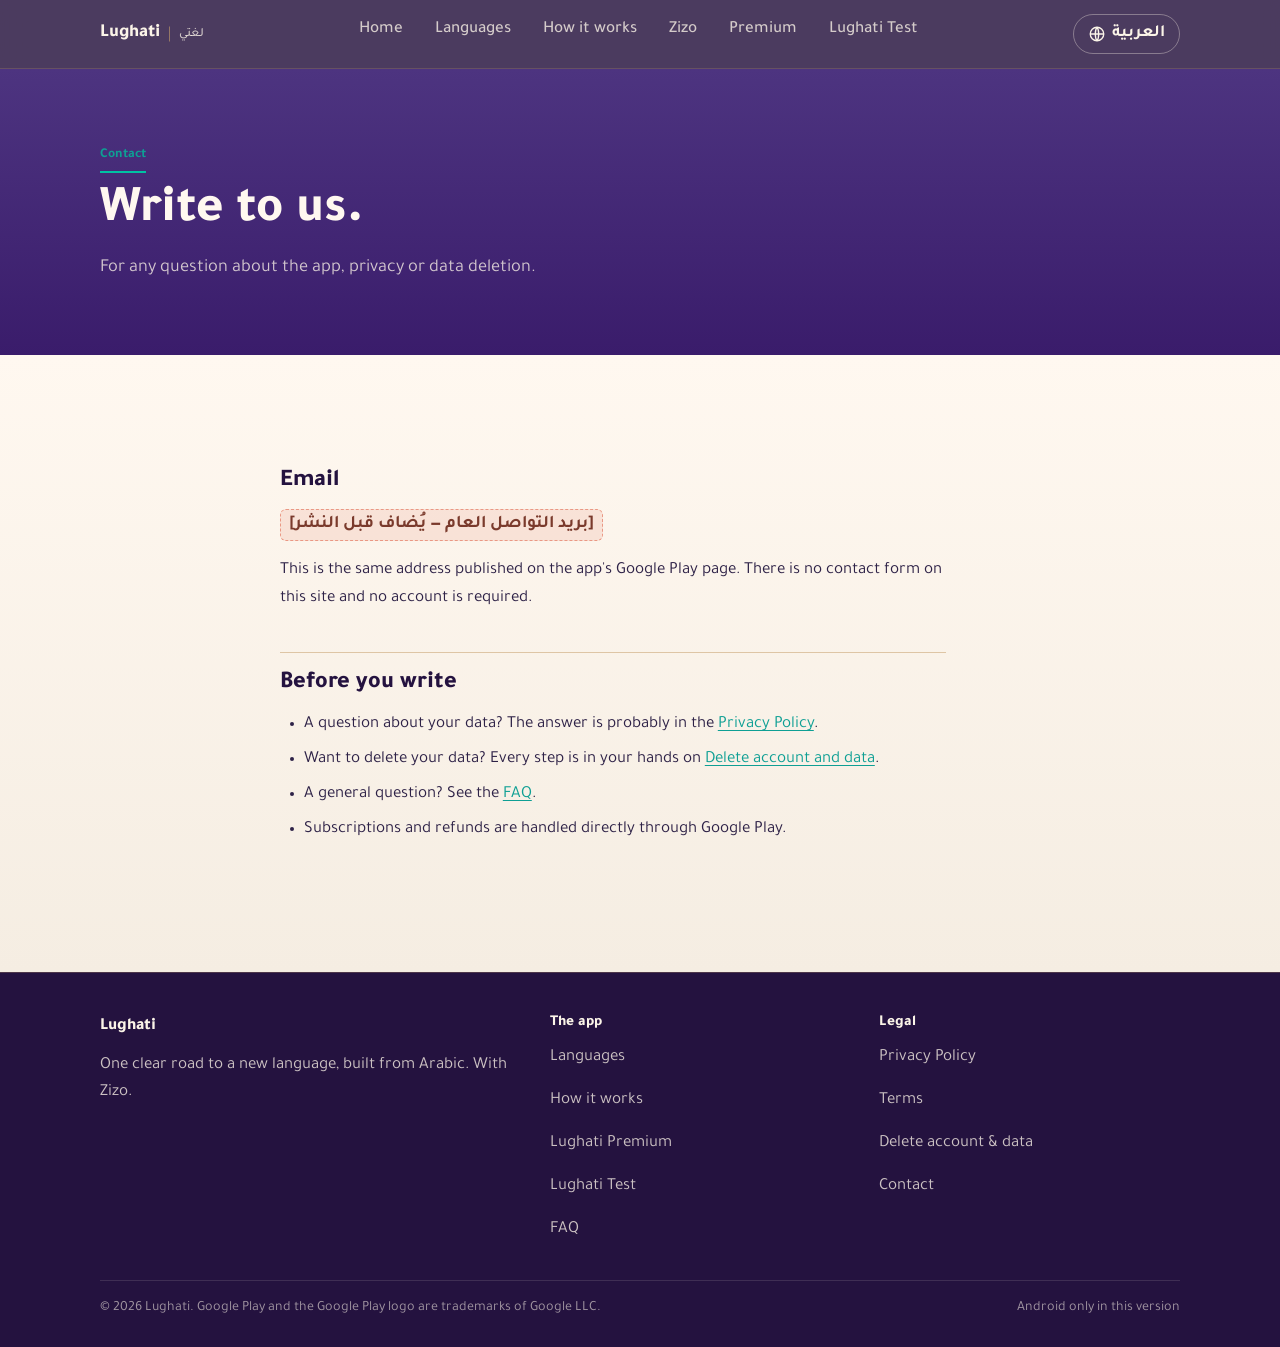
==== commit 7de8b31c: "Navbar, hero logo and favicon: the identity, corrected - The bar no longer wears a feather mark of i" ====
--- a/contact.html
+++ b/contact.html
@@ -13,9 +13,9 @@
 <meta property="og:image:height" content="500">
 <meta name="twitter:card" content="summary_large_image">
 <meta name="theme-color" content="#3A1C6B">
-<link rel="icon" type="image/png" sizes="32x32" href="assets/images/icon-32.png">
-<link rel="icon" type="image/png" sizes="192x192" href="assets/images/icon-192.png">
-<link rel="apple-touch-icon" href="assets/images/icon-180.png">
+<link rel="icon" type="image/png" sizes="32x32" href="assets/images/icon-32.png?v=2">
+<link rel="icon" type="image/png" sizes="192x192" href="assets/images/icon-192.png?v=2">
+<link rel="apple-touch-icon" href="assets/images/icon-180.png?v=2">
 <link rel="preconnect" href="https://fonts.googleapis.com">
 <link rel="preconnect" href="https://fonts.gstatic.com" crossorigin>
 <link href="https://fonts.googleapis.com/css2?family=Tajawal:wght@400;500;700;800&display=swap" rel="stylesheet">
@@ -28,7 +28,6 @@
 <header class="site-header">
   <div class="container nav">
     <a class="brand" href="index.html">
-      <img src="assets/images/mark-feather.png" alt="" width="176" height="193">
       <span class="brand-word">
         <span data-lang="ar">لغتي</span><span data-lang="en">Lughati</span>
         <small data-lang="ar" lang="en">Lughati</small><small data-lang="en" lang="ar">لغتي</small>
@@ -99,7 +98,7 @@
   <div class="container">
     <div class="footer-grid">
       <div>
-        <div class="footer-brand"><img src="assets/images/mark-feather.png" alt="" width="176" height="193"><span><span data-lang="ar">لغتي</span><span data-lang="en">Lughati</span></span></div>
+        <div class="footer-brand"><span><span data-lang="ar">لغتي</span><span data-lang="en">Lughati</span></span></div>
         <p data-lang="ar">طريق واحد واضح لتعلّم لغة جديدة من العربية. وزيزو معك.</p>
         <p data-lang="en">One clear road to a new language, built from Arabic. With Zizo.</p>
       </div>
--- a/assets/css/lughati.css
+++ b/assets/css/lughati.css
@@ -230,12 +230,19 @@
 }
 .nav { display: flex; align-items: center; justify-content: space-between; gap: var(--space-4); min-height: 68px; }
 .brand { display: inline-flex; align-items: center; gap: 10px; font-weight: 800; font-size: 1.15rem; color: var(--on-scene); }
-/* The mark is the logo's own feather, transparent: no plate, no square — it
-   sits on the night rather than on top of it. */
-.brand img { width: auto; height: 34px; filter: drop-shadow(0 4px 10px rgba(15, 11, 22, .35)); transition: transform var(--t-standard) var(--ease-enter); }
-.brand:hover img { transform: translateY(-1px) rotate(-3deg); }
-.brand-word { display: inline-flex; flex-direction: column; line-height: 1.05; }
-.brand-word small { font-weight: 500; font-size: .72rem; color: var(--cream-faint); }
+/* The bar carries the name itself: «لغتي │ Lughati», one line, the second
+   name behind a gold hairline. No mark beside it — the logo lives in the hero. */
+.brand-word { display: inline-flex; flex-direction: row; align-items: center; gap: 9px; line-height: 1; }
+.brand-word small {
+  font-weight: 500; font-size: .78rem; color: var(--cream-muted);
+  position: relative; padding-inline-start: 10px; letter-spacing: .01em;
+}
+.brand-word small::before {
+  content: ""; position: absolute; inset-inline-start: 0; top: 50%; transform: translateY(-50%);
+  width: 1px; height: 15px; background: rgba(200, 160, 109, .6);
+}
+.brand { transition: opacity var(--t-quick); }
+.brand:hover { opacity: .88; }
 .nav-links { display: none; align-items: center; gap: 4px; list-style: none; margin: 0; padding: 0; }
 .nav-links a {
   display: inline-block; padding: 10px 14px; border-radius: var(--pill);
@@ -291,11 +298,23 @@
 .hero-inner { display: grid; gap: var(--space-6); align-items: end; position: relative; }
 @media (min-width: 880px) { .hero-inner { grid-template-columns: 1.15fr .85fr; } }
 .hero-copy { padding-bottom: clamp(40px, 6vw, 80px); position: relative; z-index: 2; }
+/* No plate. The logo stands in a pool of warm light that dissolves into the
+   night — the brand's own "knowledge is light", and the reason the black
+   calligraphy stays readable without a single one of its colours changing. */
 .hero-logo {
   width: min(180px, 44vw); margin-bottom: var(--space-4);
-  padding: 14px 18px 4px; border-radius: 26px 26px 14px 14px;
-  background: var(--cream); box-shadow: 0 24px 60px rgba(15,11,22,.35), inset 0 0 0 2px var(--hairline-gold);
-}
+  position: relative; background: none; box-shadow: none; border-radius: 0;
+}
+.hero-logo::before {
+  content: ""; position: absolute; inset: -4% -30%;
+  /* One pool, under the calligraphy: the feather rises out of it into the night. */
+  background: radial-gradient(ellipse 62% 38% at 50% 72%,
+    rgba(255, 248, 240, .96) 0%, rgba(255, 248, 240, .82) 40%,
+    rgba(255, 246, 236, .34) 64%, rgba(255, 246, 236, 0) 84%);
+  filter: blur(16px);
+  pointer-events: none;
+}
+.hero-logo img { position: relative; }
 .hero-logo img { width: 100%; height: auto; }
 .hero h1 { color: var(--cream); max-width: 14ch; text-wrap: balance; }
 .hero h1 em { font-style: normal; color: var(--turquoise-light); }
@@ -409,7 +428,6 @@
 .footer-grid { display: grid; gap: var(--space-6); }
 @media (min-width: 760px) { .footer-grid { grid-template-columns: 1.4fr 1fr 1fr; } }
 .footer-brand { display: flex; gap: 12px; align-items: center; margin-bottom: var(--space-3); color: var(--on-scene); font-weight: 800; }
-.footer-brand img { width: auto; height: 32px; filter: drop-shadow(0 4px 10px rgba(15, 11, 22, .35)); }
 .site-footer h4 { color: var(--on-scene); font-size: .95rem; margin-bottom: var(--space-3); }
 .site-footer ul { list-style: none; margin: 0; padding: 0; display: grid; gap: 8px; }
 .site-footer a { color: var(--cream-muted); transition: color var(--t-quick); }
@@ -512,8 +530,9 @@
   .cta-row .btn { white-space: normal; flex: 1 1 100%; text-align: center; }
 }
 /* Hero logo: a square cream card that crops the tall wordmark to its feather + calligraphy */
-.hero-logo { width: min(200px, 48vw); height: min(200px, 48vw); padding: 0; display: flex; align-items: center; justify-content: center; overflow: hidden; }
-.hero-logo img { width: auto; height: 100%; max-width: none; transform: scale(1.5); transform-origin: 50% 50%; }
+/* The whole logo, uncropped: feather above, «لغتي» below, nothing cut off. */
+.hero-logo { width: min(190px, 46vw); height: auto; padding: 0; display: block; overflow: visible; }
+.hero-logo img { width: 100%; height: auto; max-width: none; transform: none; }
 @media print { .reveal { opacity: 1 !important; transform: none !important; } }
 /* Single-column hero: the road would cut across Zizo, so it rests. */
 @media (max-width: 879px) { .hero-road { display: none; } }
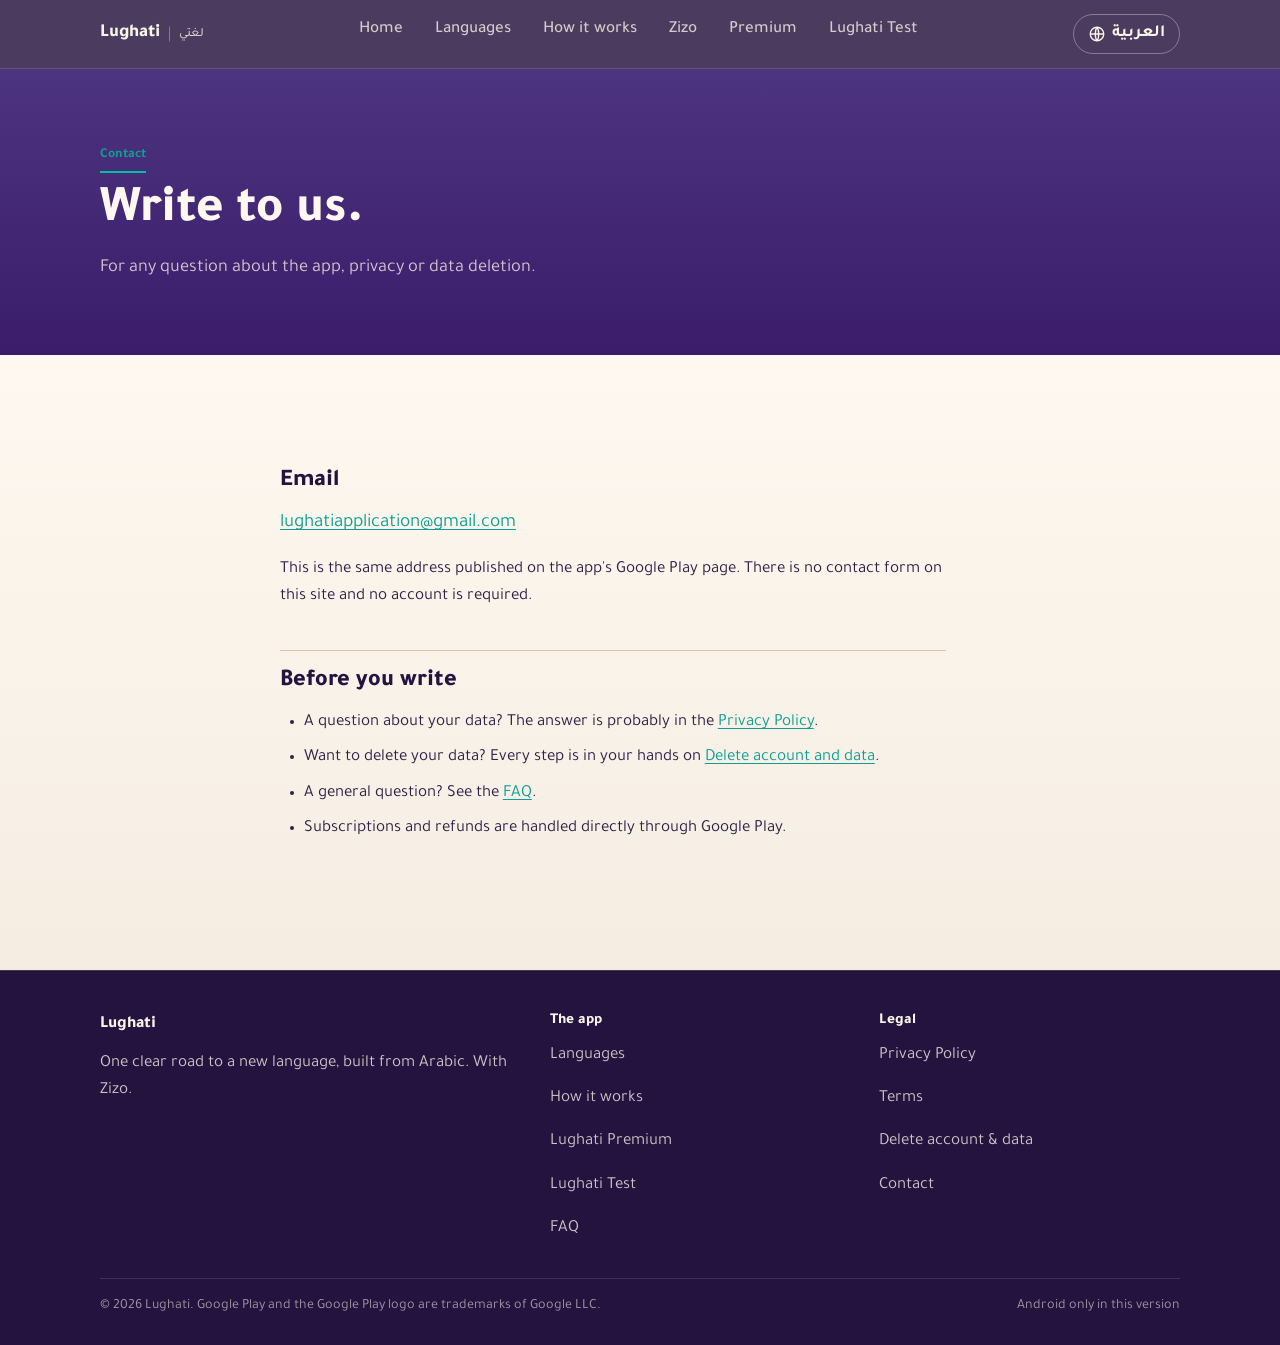
==== commit 20204201: "Finalize legal response wording and remove obsolete action notes Replace the fixed 30-day reply comm" ====
--- a/contact.html
+++ b/contact.html
@@ -13,9 +13,9 @@
 <meta property="og:image:height" content="500">
 <meta name="twitter:card" content="summary_large_image">
 <meta name="theme-color" content="#3A1C6B">
-<link rel="icon" type="image/png" sizes="32x32" href="assets/images/icon-32.png?v=2">
-<link rel="icon" type="image/png" sizes="192x192" href="assets/images/icon-192.png?v=2">
-<link rel="apple-touch-icon" href="assets/images/icon-180.png?v=2">
+<link rel="icon" type="image/png" sizes="32x32" href="assets/images/icon-32.png?v=3">
+<link rel="icon" type="image/png" sizes="192x192" href="assets/images/icon-192.png?v=3">
+<link rel="apple-touch-icon" href="assets/images/icon-180.png?v=3">
 <link rel="preconnect" href="https://fonts.googleapis.com">
 <link rel="preconnect" href="https://fonts.gstatic.com" crossorigin>
 <link href="https://fonts.googleapis.com/css2?family=Tajawal:wght@400;500;700;800&display=swap" rel="stylesheet">
@@ -80,7 +80,7 @@
   <div class="container container--narrow">
     <div class="doc-body reveal">
       <h2><span data-lang="ar">البريد الإلكتروني</span><span data-lang="en">Email</span></h2>
-      <p style="font-size:1.2rem"><span class="todo" data-contact-email>[بريد التواصل العام — يُضاف قبل النشر]</span></p>
+      <p style="font-size:1.2rem"><a href="mailto:lughatiapplication@gmail.com" data-contact-email>lughatiapplication@gmail.com</a></p>
       <p><span data-lang="ar">هذا هو البريد نفسه المنشور في صفحة التطبيق على Google Play. لا يوجد نموذج تواصل على هذا الموقع ولا حساب مطلوب.</span><span data-lang="en">This is the same address published on the app's Google Play page. There is no contact form on this site and no account is required.</span></p>
       <h2><span data-lang="ar">قبل أن تراسلنا</span><span data-lang="en">Before you write</span></h2>
       <ul>
